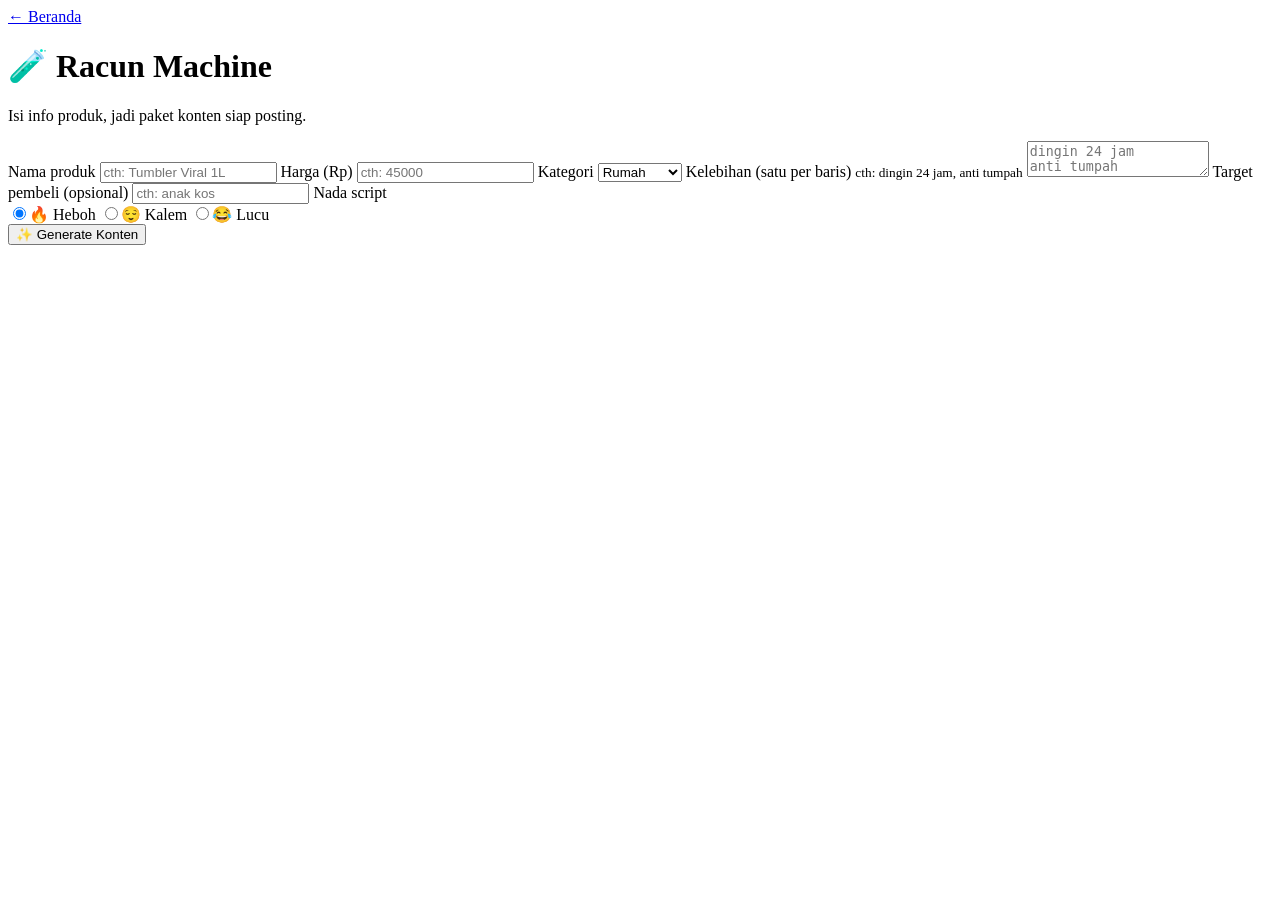
==== racun.html @ 66bc1d27 "RacunKit M1 Racun Machine + M2 Toko Rekomendasi" ====
<!DOCTYPE html>
<html lang="id">
<head>
<meta charset="UTF-8">
<meta name="viewport" content="width=device-width, initial-scale=1.0">
<title>Racun Machine — RacunKit</title>
<link rel="stylesheet" href="css/style.css">
</head>
<body>
<div class="page">
    <a class="back" href="index.html">← Beranda</a>
    <header class="top">
        <h1>🧪 Racun Machine</h1>
        <p>Isi info produk, jadi paket konten siap posting.</p>
    </header>

    <div class="card">
        <label class="f">Nama produk
            <input class="input" id="f-nama" placeholder="cth: Tumbler Viral 1L">
        </label>
        <label class="f">Harga (Rp)
            <input class="input" id="f-harga" type="number" inputmode="numeric" placeholder="cth: 45000">
        </label>
        <label class="f">Kategori
            <select class="input" id="f-kat">
                <option>Fashion</option>
                <option>Beauty</option>
                <option>Elektronik</option>
                <option selected>Rumah</option>
                <option>Makanan</option>
                <option>Buku/Hobi</option>
            </select>
        </label>
        <label class="f">Kelebihan (satu per baris)
            <small>cth: dingin 24 jam, anti tumpah</small>
            <textarea class="input" id="f-lebih" placeholder="dingin 24 jam&#10;anti tumpah"></textarea>
        </label>
        <label class="f">Target pembeli (opsional)
            <input class="input" id="f-audiens" placeholder="cth: anak kos">
        </label>
        <label class="f">Nada script
            <div class="radio-row">
                <label><input type="radio" name="nada" value="heboh" checked><span>🔥 Heboh</span></label>
                <label><input type="radio" name="nada" value="kalem"><span>😌 Kalem</span></label>
                <label><input type="radio" name="nada" value="lucu"><span>😂 Lucu</span></label>
            </div>
        </label>
        <button class="btn" id="btn-gen">✨ Generate Konten</button>
    </div>

    <div id="hasil" style="display:none">
        <div class="out-block">
            <h3>🎣 5 Hook</h3>
            <div id="out-hooks"></div>
        </div>
        <div class="out-block">
            <h3>🎬 Script 30 detik</h3>
            <div id="out-script"></div>
        </div>
        <div class="out-block">
            <h3>📝 Caption + Hashtag</h3>
            <div id="out-caption"></div>
        </div>
        <button class="btn" id="btn-regen" style="margin-top:4px">🔄 Generate Lagi</button>
    </div>
</div>

<script src="js/common.js"></script>
<script src="js/racun-templates.js"></script>
<script>
const $ = (id) => document.getElementById(id);
const esc = (s) => s.replace(/&/g, '&amp;').replace(/</g, '&lt;').replace(/>/g, '&gt;');
let lastOut = null;

const readProduct = () => ({
    name: $('f-nama').value,
    price: Number($('f-harga').value) || 0,
    category: $('f-kat').value,
    kelebihan: $('f-lebih').value.split('\n'),
    audience: $('f-audiens').value
});

const generate = () => {
    const p = readProduct();
    if (!p.name.trim()) { toast('Isi nama produk dulu ya'); return; }
    const tone = document.querySelector('input[name="nada"]:checked').value;
    const hooks = generateHooks(p);
    const script = generateScript(p, tone);
    const { caption, hashtags } = generateCaption(p);
    lastOut = { hooks, script, caption, hashtags };

    $('out-hooks').innerHTML = hooks.map((h, i) =>
        `<div class="out-item"><p>${esc(h)}</p><button class="copy" data-k="hooks" data-i="${i}">Salin</button></div>`).join('');
    $('out-script').innerHTML =
        `<pre class="script">${esc(script)}</pre><div class="btn-row"><button class="btn btn-secondary" data-k="script">Salin script</button></div>`;
    $('out-caption').innerHTML =
        `<pre class="script">${esc(caption)}</pre>` +
        `<div class="hash-tags">${hashtags.map(h => `<span>${esc(h)}</span>`).join('')}</div>` +
        `<div class="btn-row"><button class="btn btn-secondary" data-k="caption">Salin caption</button>` +
        `<button class="btn btn-secondary" data-k="hashtags">Salin hashtag</button></div>`;
    $('hasil').style.display = 'block';
    $('hasil').scrollIntoView({ behavior: 'smooth' });
};

document.addEventListener('click', (e) => {
    const b = e.target.closest('[data-k]');
    if (!b || !lastOut) return;
    const k = b.dataset.k;
    const text = k === 'hashtags' ? lastOut.hashtags.join(' ')
        : (b.dataset.i !== undefined ? lastOut[k][+b.dataset.i] : lastOut[k]);
    copyText(text).then(() => toast('Disalin!'));
});

$('btn-gen').addEventListener('click', generate);
$('btn-regen').addEventListener('click', generate);
</script>
</body>
</html>
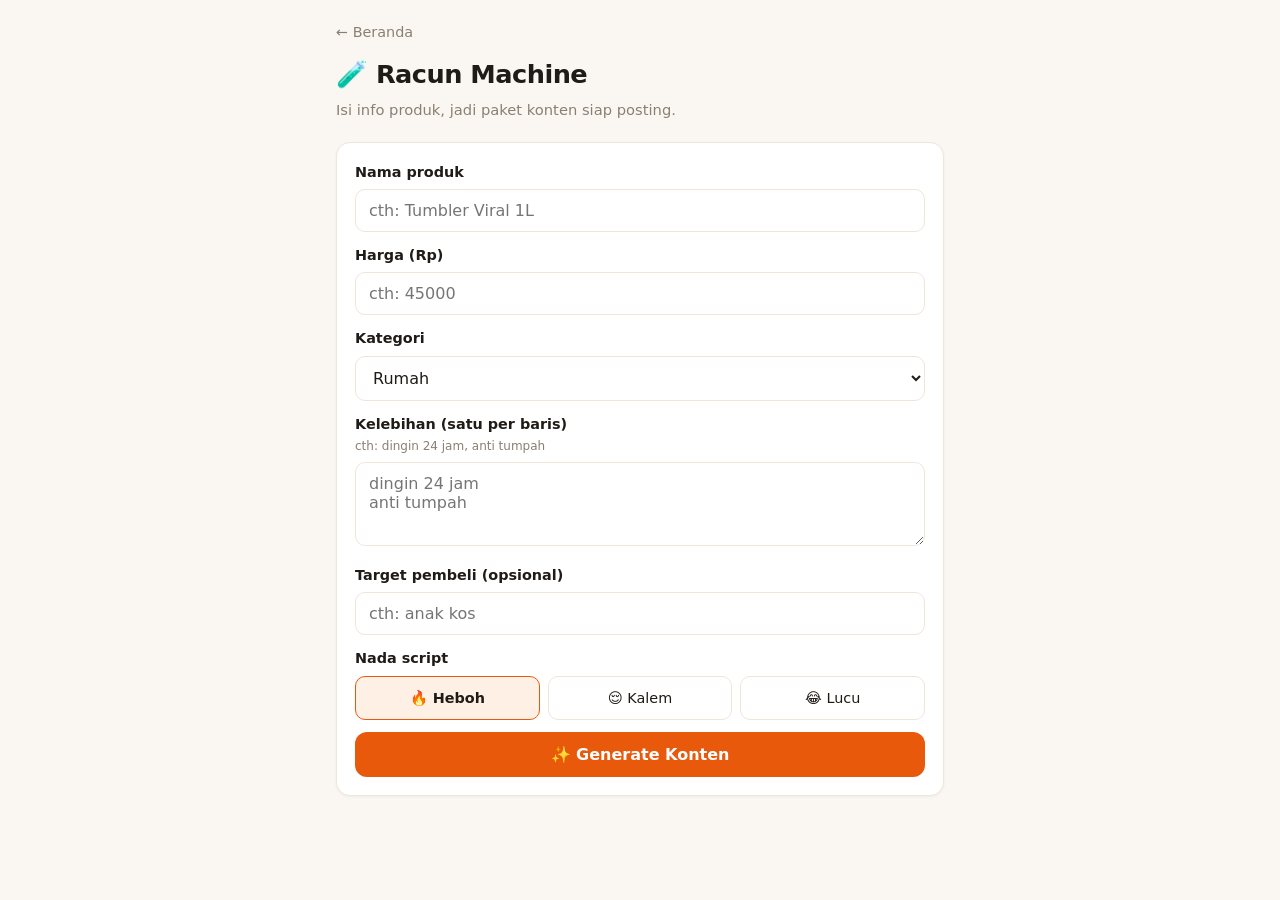
==== commit 95790bc5: "feat: shot-list rekam 30 detik di Racun Machine" ====
--- a/racun.html
+++ b/racun.html
@@ -61,6 +61,10 @@
             <h3>📝 Caption + Hashtag</h3>
             <div id="out-caption"></div>
         </div>
+        <div class="out-block">
+            <h3>🎬 Shot-list rekam (30 dtk)</h3>
+            <div id="out-shots"></div>
+        </div>
         <button class="btn" id="btn-regen" style="margin-top:4px">🔄 Generate Lagi</button>
     </div>
 </div>
@@ -87,7 +91,11 @@
     const hooks = generateHooks(p);
     const script = generateScript(p, tone);
     const { caption, hashtags } = generateCaption(p);
-    lastOut = { hooks, script, caption, hashtags };
+    const shotlist = generateShotList(p);
+    const pname = p.name.trim();
+    const shotlistText = `🎬 SHOT-LIST REKAM — ${pname}\n` +
+        shotlist.map((s, i) => `${i + 1}. [${s.at}] ${s.kind}\n   ${s.shot}\n   💡 ${s.tip}`).join('\n');
+    lastOut = { hooks, script, caption, hashtags, shotlistText };
 
     $('out-hooks').innerHTML = hooks.map((h, i) =>
         `<div class="out-item"><p>${esc(h)}</p><button class="copy" data-k="hooks" data-i="${i}">Salin</button></div>`).join('');
@@ -98,6 +106,9 @@
         `<div class="hash-tags">${hashtags.map(h => `<span>${esc(h)}</span>`).join('')}</div>` +
         `<div class="btn-row"><button class="btn btn-secondary" data-k="caption">Salin caption</button>` +
         `<button class="btn btn-secondary" data-k="hashtags">Salin hashtag</button></div>`;
+    $('out-shots').innerHTML = shotlist.map((s, i) =>
+        `<div class="shot"><b>${i + 1}. [${esc(s.at)}] ${esc(s.kind)}</b><p>${esc(s.shot)}</p><p class="tip">💡 ${esc(s.tip)}</p></div>`).join('') +
+        `<div class="btn-row"><button class="btn btn-secondary" data-k="shotlist">Salin shot-list</button></div>`;
     $('hasil').style.display = 'block';
     $('hasil').scrollIntoView({ behavior: 'smooth' });
 };
@@ -107,6 +118,7 @@
     if (!b || !lastOut) return;
     const k = b.dataset.k;
     const text = k === 'hashtags' ? lastOut.hashtags.join(' ')
+        : k === 'shotlist' ? lastOut.shotlistText
         : (b.dataset.i !== undefined ? lastOut[k][+b.dataset.i] : lastOut[k]);
     copyText(text).then(() => toast('Disalin!'));
 });
--- a/css/style.css
+++ b/css/style.css
@@ -0,0 +1,179 @@
+:root {
+    --bg: #faf7f2;
+    --card: #ffffff;
+    --text: #1f1b16;
+    --muted: #8a7f72;
+    --accent: #e8590c;
+    --accent-soft: #fff0e6;
+    --line: #efe6da;
+    --radius: 14px;
+}
+
+* { box-sizing: border-box; margin: 0; padding: 0; }
+
+body {
+    font-family: system-ui, -apple-system, "Segoe UI", sans-serif;
+    background: var(--bg);
+    color: var(--text);
+    line-height: 1.55;
+    -webkit-tap-highlight-color: transparent;
+}
+
+.page { max-width: 640px; margin: 0 auto; padding: 20px 16px 48px; }
+
+header.top { margin-bottom: 20px; }
+header.top h1 { font-size: 1.6rem; letter-spacing: -0.02em; }
+header.top h1 .hot { color: var(--accent); }
+header.top p { color: var(--muted); font-size: 0.92rem; margin-top: 4px; }
+.back { display: inline-block; margin-bottom: 12px; color: var(--muted); text-decoration: none; font-size: 0.9rem; }
+
+.card {
+    background: var(--card);
+    border: 1px solid var(--line);
+    border-radius: var(--radius);
+    padding: 18px;
+    margin-bottom: 14px;
+    box-shadow: 0 1px 3px rgba(31,27,22,0.05);
+}
+
+.grid-modul { display: grid; gap: 14px; }
+.modul {
+    display: block;
+    text-decoration: none;
+    color: inherit;
+    background: var(--card);
+    border: 1px solid var(--line);
+    border-radius: var(--radius);
+    padding: 20px 18px;
+    transition: transform 0.12s ease;
+}
+.modul:active { transform: scale(0.98); }
+.modul .emoji { font-size: 1.9rem; }
+.modul h2 { font-size: 1.15rem; margin: 8px 0 4px; }
+.modul p { color: var(--muted); font-size: 0.9rem; }
+.modul .soon {
+    display: inline-block; margin-top: 8px; font-size: 0.75rem;
+    background: var(--accent-soft); color: var(--accent);
+    padding: 2px 10px; border-radius: 99px; font-weight: 600;
+}
+
+label.f { display: block; margin-bottom: 12px; font-size: 0.9rem; font-weight: 600; }
+label.f small { display: block; font-weight: 400; color: var(--muted); margin-top: 2px; }
+
+.input, select.input, textarea.input {
+    width: 100%;
+    margin-top: 6px;
+    padding: 11px 13px;
+    font-size: 1rem;
+    font-family: inherit;
+    border: 1.5px solid var(--line);
+    border-radius: 10px;
+    background: #fff;
+    color: var(--text);
+}
+.input:focus { outline: none; border-color: var(--accent); }
+textarea.input { min-height: 84px; resize: vertical; }
+
+.radio-row { display: flex; gap: 8px; margin-top: 6px; }
+.radio-row label {
+    flex: 1; text-align: center; padding: 10px 4px;
+    border: 1.5px solid var(--line); border-radius: 10px;
+    font-size: 0.9rem; cursor: pointer; font-weight: 500;
+}
+.radio-row input { display: none; }
+.radio-row input:checked + span { font-weight: 700; }
+.radio-row label:has(input:checked) { border-color: var(--accent); background: var(--accent-soft); }
+
+.btn {
+    display: inline-flex; align-items: center; justify-content: center; gap: 8px;
+    padding: 13px 20px;
+    font-size: 1rem; font-weight: 700; font-family: inherit;
+    border: none; border-radius: 12px; cursor: pointer;
+    background: var(--accent); color: #fff;
+    width: 100%;
+}
+.btn:active { transform: scale(0.98); }
+.btn-secondary {
+    background: var(--card); color: var(--text);
+    border: 1.5px solid var(--line); width: auto; padding: 8px 14px;
+    font-size: 0.85rem; font-weight: 600;
+}
+.btn-row { display: flex; gap: 8px; margin-top: 10px; }
+
+.out-block { margin-bottom: 16px; }
+.out-block h3 { font-size: 1rem; margin-bottom: 8px; }
+.out-item {
+    background: var(--accent-soft);
+    border-radius: 10px;
+    padding: 12px 14px;
+    margin-bottom: 8px;
+    font-size: 0.93rem;
+    display: flex; gap: 10px; align-items: flex-start; justify-content: space-between;
+}
+.out-item p { flex: 1; }
+.out-item .copy {
+    flex-shrink: 0; border: none; background: #fff; color: var(--accent);
+    font-weight: 700; font-size: 0.8rem; padding: 6px 12px; border-radius: 8px;
+    cursor: pointer; border: 1px solid var(--line);
+}
+pre.script {
+    white-space: pre-wrap; font-family: inherit; font-size: 0.93rem;
+    background: var(--accent-soft); border-radius: 10px; padding: 14px;
+}
+.hash-tags { display: flex; flex-wrap: wrap; gap: 6px; margin-top: 8px; }
+.hash-tags span {
+    background: #fff; border: 1px solid var(--line); border-radius: 99px;
+    padding: 4px 12px; font-size: 0.85rem; color: var(--accent); font-weight: 600;
+}
+
+table.rate { width: 100%; border-collapse: collapse; font-size: 0.88rem; margin-top: 8px; }
+table.rate th, table.rate td { padding: 9px 8px; text-align: left; border-bottom: 1px solid var(--line); }
+table.rate th { color: var(--muted); font-weight: 600; font-size: 0.8rem; text-transform: uppercase; }
+table.rate td.num { font-variant-numeric: tabular-nums; font-weight: 700; color: var(--accent); }
+.disclaimer { font-size: 0.8rem; color: var(--muted); margin-top: 10px; }
+.result { background: var(--accent-soft); border-radius: 10px; padding: 14px; margin-top: 12px; font-size: 0.95rem; }
+.result b { color: var(--accent); }
+.cap-note { font-size: 0.82rem; color: var(--muted); margin-top: 6px; }
+
+.prod-grid { display: grid; grid-template-columns: 1fr 1fr; gap: 12px; }
+.prod-card { background: var(--card); border: 1px solid var(--line); border-radius: var(--radius); overflow: hidden; }
+.prod-card img { width: 100%; aspect-ratio: 1; object-fit: cover; display: block; background: var(--accent-soft); }
+.prod-card .body { padding: 10px 12px 14px; }
+.prod-card .badge {
+    display: inline-block; font-size: 0.7rem; font-weight: 700; color: var(--accent);
+    background: var(--accent-soft); border-radius: 99px; padding: 2px 9px; margin-bottom: 6px;
+}
+.prod-card h4 { font-size: 0.88rem; line-height: 1.35; margin-bottom: 4px; }
+.prod-card .price { font-weight: 800; color: var(--accent); font-size: 0.95rem; }
+.prod-card .cat { font-size: 0.75rem; color: var(--muted); }
+.prod-card .buy {
+    display: block; text-align: center; margin-top: 10px; padding: 10px;
+    background: var(--accent); color: #fff; border-radius: 9px;
+    text-decoration: none; font-weight: 700; font-size: 0.88rem;
+}
+.chips { display: flex; gap: 8px; overflow-x: auto; padding-bottom: 4px; margin-bottom: 12px; }
+.chips button {
+    flex-shrink: 0; border: 1.5px solid var(--line); background: #fff; border-radius: 99px;
+    padding: 7px 15px; font-size: 0.85rem; cursor: pointer; font-family: inherit;
+}
+.chips button.on { border-color: var(--accent); background: var(--accent-soft); color: var(--accent); font-weight: 700; }
+.empty { text-align: center; color: var(--muted); padding: 40px 20px; font-size: 0.92rem; }
+.admin-row { display: flex; gap: 10px; align-items: center; padding: 10px 0; border-bottom: 1px solid var(--line); font-size: 0.9rem; }
+.admin-row .grow { flex: 1; }
+.admin-row .clicks { font-size: 0.78rem; color: var(--muted); }
+
+.toast {
+    position: fixed; left: 50%; bottom: 28px; transform: translateX(-50%) translateY(20px);
+    background: var(--text); color: #fff; padding: 11px 20px; border-radius: 99px;
+    font-size: 0.88rem; opacity: 0; pointer-events: none; transition: all 0.25s ease;
+    z-index: 99; max-width: 90vw; text-align: center;
+}
+.toast.show { opacity: 1; transform: translateX(-50%) translateY(0); }
+
+footer.foot { text-align: center; color: var(--muted); font-size: 0.8rem; margin-top: 28px; }
+
+/* Toko placeholder image sizing (matches .prod-card img) */
+.prod-card svg.ph { width: 100%; aspect-ratio: 1; display: block; }
+
+/* Admin: label sumber produk */
+.src { font-size: 0.72rem; color: var(--muted); border: 1px solid var(--line); border-radius: 99px; padding: 1px 8px; white-space: nowrap; }
